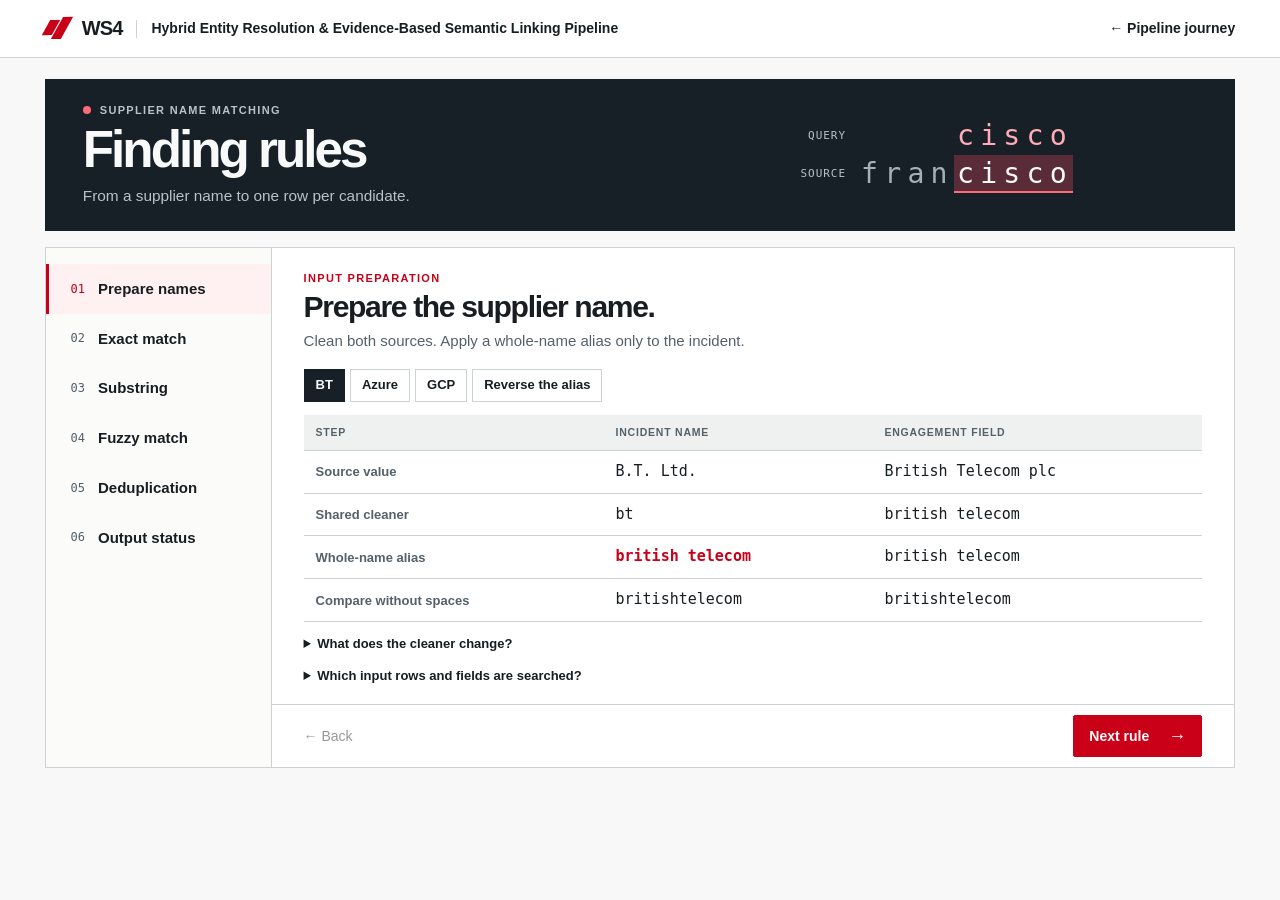
==== main_docs/finding-rules.html @ 6077dfec "Add an interactive guide to Finding rules" ====
<!doctype html>
<html lang="en">
<head>
  <meta charset="utf-8">
  <meta name="viewport" content="width=device-width, initial-scale=1">
  <meta name="theme-color" content="#192127">
  <title>Finding rules · WS4</title>
  <link rel="stylesheet" href="journey.css">
  <link rel="stylesheet" href="finding-guide.css">
  <link rel="stylesheet" href="finding-outcomes.css">
  <script src="finding-lab.js" defer></script>
  <script src="finding-outcomes.js" defer></script>
  <script src="finding-guide.js" defer></script>
</head>
<body class="guide">
  <header class="mast"><div class="mast-inner">
    <div class="brand"><span class="brand-sign" aria-hidden="true"></span><b>WS4</b><span class="mast-divider"></span><span>Hybrid Entity Resolution &amp; Evidence-Based Semantic Linking Pipeline</span></div>
    <a class="return-link" href="index.html">← Pipeline journey</a>
  </div></header>
  <main class="page">
    <header class="guide-hero">
      <div><p class="hero-kicker"><i aria-hidden="true"></i> Supplier name matching</p><h1>Finding rules</h1><p class="deck">From a supplier name to one row per candidate.</p></div>
      <div class="hero-specimen" aria-hidden="true">
        <span class="specimen-label">Query</span><span class="glyph-spacer"></span><b class="glyph-run query-glyphs">cisco</b>
        <span class="specimen-label">Source</span><b class="glyph-run dim-glyphs">fran</b><b class="glyph-run source-glyphs">cisco</b>
      </div>
    </header>
    <div class="guide-frame">
      <nav class="guide-menu" aria-label="Finding rules">
        <a href="#prepare"><span>01</span>Prepare names</a>
        <a href="#exact"><span>02</span>Exact match</a>
        <a href="#substring"><span>03</span>Substring</a>
        <a href="#fuzzy"><span>04</span>Fuzzy match</a>
        <a href="#dedup"><span>05</span>Deduplication</a>
        <a href="#status"><span>06</span>Output status</a>
      </nav>
      <div class="guide-body">
        <section class="guide-panel" aria-labelledby="guide-title">
          <header class="guide-heading"><p class="eyebrow" id="chapter-label"></p><h2 id="guide-title" tabindex="-1">Prepare the supplier name.</h2><p class="guide-summary" id="guide-summary"></p></header>
          <div id="prepare-body" hidden>
            <div class="choices" aria-label="Example supplier" role="group" id="prepare-choices"></div>
            <table class="records prep-table" aria-label="Incident and engagement names at each step">
              <thead><tr><th scope="col">Step</th><th scope="col">Incident name</th><th scope="col">Engagement field</th></tr></thead>
              <tbody id="prep-rows"></tbody>
            </table>
            <details class="field-note"><summary>What does the cleaner change?</summary>
              <p>Lowercase both sides. Delete periods, expand <b>&amp;</b> to <b>and</b>, and turn separators into spaces. Remove whole stop words and legal terms such as <b>and</b>, <b>solutions</b> and <b>ltd</b>. Digits and apostrophes stay.</p>
              <p>Apply one whole-name alias on the incident side. Remove spaces for the comparison; keep the original values in the CSV.</p>
            </details>
            <details class="field-note"><summary>Which input rows and fields are searched?</summary>
              <p><b>CLASSIFIED_INCIDENTS.csv</b> · Select the exact class SUPPLIER; skip a blank name or the whole value Unknown, ignoring case and surrounding spaces.</p>
              <p><b>ENG_ALL.csv</b> · Read the engagement ID and each available nonempty field in configured order. Examples here use THIRD_PARTY_NAME, then THIRD_PARTY_NORMALISED_NAME.</p>
            </details>
          </div>
          <div id="match-body" hidden>
            <div class="choices" aria-label="Comparison examples" role="group" id="match-choices"></div>
            <form id="compare-form" autocomplete="off">
              <div class="input-pair">
                <label>Incident supplier<input id="incident-input" maxlength="96" spellcheck="false"></label>
                <span class="pair-arrow" aria-hidden="true">→</span>
                <label>Engagement field<input id="reference-input" maxlength="96" spellcheck="false"></label>
              </div>
              <div class="rule-verdict">
                <div class="verdict-top">
                  <div><span class="small-label">Match result</span><strong id="verdict">Which rule will pass?</strong></div>
                  <button class="primary" type="submit" id="compare-button" aria-controls="comparison-detail" aria-expanded="false">Reveal match <span aria-hidden="true">→</span></button>
                </div>
                <div id="comparison-detail" hidden>
                  <div class="trace-line"><span>Search name</span><code id="trace-query"></code></div>
                  <div class="trace-line"><span>Reference</span><code id="trace-reference"></code></div>
                  <p id="explanation"></p>
                  <div id="score-line" hidden><div class="scale" aria-hidden="true"><i></i></div><div class="scale-labels"><span>0%</span><span>72% threshold</span><span>100%</span></div></div>
                </div>
              </div>
            </form>
            <details class="field-note" id="fuzzy-info" hidden><summary>How is similarity calculated?</summary><p>Count the fewest insertions, deletions and substitutions needed. Similarity = 1 − (edits ÷ longer name length). <b>Cisco → misco</b> gives 1 − 1/5 = 80%.</p></details>
          </div>
          <div id="outcomes-body" hidden></div>
          <details class="field-note output-info" id="pair-info" hidden><summary>Pair identity and order</summary><p>Use the incident ID and engagement ID as the pair. A missing or blank ID uses its source row position. Kept pairs stay in first-match order even if a later source row supplies the winning match.</p></details>
          <details class="field-note output-info" id="output-info" hidden><summary>Which columns does Finding add?</summary>
            <p>Keep the original incident and engagement columns. Append <code>standardised_supplier_name</code>, <code>matched_supplier_column</code>, <code>match_type</code>, <code>found_name_in_source</code> and <code>finding_status</code>.</p>
            <p>For an incident without a candidate, engagement and match fields stay empty. Keep the search name when available.</p>
          </details>
        </section>
        <footer class="guide-controls"><button id="prev-rule" type="button" class="back">← Back</button><button type="button" class="primary" id="next-rule">Next rule <span aria-hidden="true">→</span></button></footer>
      </div>
    </div>
    <div class="sr-only" aria-live="polite" id="guide-live"></div>
    <noscript>Enable JavaScript to explore the Finding rules.</noscript>
  </main>
</body>
</html>
---- main_docs/journey.css ----
/* Offline presentation · incident record, branching trail, engagement evidence. */
:root {
  color-scheme: light;
  --paper: #fff; --canvas: #f7f8f7; --ink: #171d21; --muted: #54616a;
  --line: #cdd3d5; --red: #c90018; --pale: #fff0f1; --green: #106047; --amber: #865100;
  --dark: #182027; --dark-edge: #354047; --hero-ink: #f8faf9; --hero-dim: #b9c2c6;
  --signal: #ff6978; --soft: #eef1f0; --ok-bg: #e9f5ef; --warn-bg: #fff2d9;
  --sans: "Inter", "Segoe UI", Arial, sans-serif; --mono: "IBM Plex Mono", Consolas, monospace;
}
* { box-sizing: border-box; }
body { margin: 0; color: var(--ink); background: var(--canvas); font: 16px/1.45 var(--sans); }
button, input { font: inherit; }
button { cursor: pointer; color: inherit; }
button:focus-visible, input:focus-visible { outline: 3px solid var(--red); outline-offset: 4px; }
button:disabled { cursor: default; }
[hidden] { display: none !important; }
h1, h2, p { margin: 0; }
.sr-only { position: absolute; width: 1px; height: 1px; padding: 0; margin: -1px; overflow: hidden; clip-path: inset(50%); white-space: nowrap; }
.mast { background: var(--paper); border-bottom: 1px solid var(--line); }
.mast-inner, .page { width: min(1420px, 93%); margin: auto; }
.mast-inner, .brand, .mast-tools, .control-left { display: flex; align-items: center; }
.mast-inner { height: 57px; justify-content: space-between; }
.brand { gap: 14px; font-size: 14px; font-weight: 550; }
.brand b { font-size: 20px; letter-spacing: -.045em; }
.brand-sign { width: 23px; height: 23px; position: relative; transform: rotate(-1deg); }
.brand-sign::before, .brand-sign::after { content: ""; position: absolute; background: var(--red); width: 10px; height: 22px; transform: skewX(-30deg); }
.brand-sign::before { left: 1px; top: 3px; height: 15px; }.brand-sign::after { left: 12px; }
.mast-divider { width: 1px; height: 18px; background: var(--line); }
.mast-tools { gap: 23px; }
.sample { color: var(--muted); font-size: 13px; }
.quiet, .close, .back { background: var(--paper); border: 1px solid var(--line); }
.quiet { padding: 6px 11px; border-radius: 3px; font-size: 13px; font-weight: 600; }
.quiet span { margin-right: 4px; }
.quiet:hover, .close:hover, .back:enabled:hover { background: var(--soft); }
.page { padding: 21px 0 30px; }
.hero { background: var(--dark); color: var(--hero-ink); display: grid; grid-template-columns: 64% 36%; position: relative; isolation: isolate; overflow: hidden; }
.incident-copy { align-self: center; padding: 26px 0 29px 34px; z-index: 1; }
.hero-kicker, .eyebrow, .small-label { font: 650 11px/1.3 var(--sans); text-transform: uppercase; letter-spacing: .12em; }
.hero-kicker { color: var(--hero-dim); display: flex; align-items: center; gap: 9px; margin-bottom: 13px; }
.hero-kicker i { width: 8px; height: 8px; border-radius: 50%; background: var(--signal); }
h1 { max-width: 23.7em; font-size: clamp(25px, 2.65vw, 40px); line-height: 1.14; font-weight: 550; letter-spacing: -.042em; text-wrap: balance; }
h1 span { transition: color .35s, box-shadow .35s; }
.hero.is-classified #cause, .hero.is-named #subject, .hero.is-comparing :is(#place,#device) { color: var(--hero-ink); box-shadow: inset 0 -.085em var(--signal); }
.hero-art { min-height: 162px; position: relative; }
.hero-art img { width: 100%; height: 100%; position: absolute; object-fit: contain; object-position: right center; }
.route { position: relative; display: grid; grid-template-columns: repeat(4, 1fr); margin-top: 18px; border: 1px solid var(--line); border-bottom: 0; background: var(--paper); }
.route::after { content: ""; position: absolute; left: 0; bottom: 0; width: 25%; height: 3px; background: var(--red); pointer-events: none; transform: translateX(calc(var(--step, 0) * 100%)); transition: transform .42s cubic-bezier(.22,.75,.21,1); }
.route button { display: flex; align-items: center; gap: 10px; position: relative; background: none; padding: 13px 19px; color: var(--muted); border: 0; border-bottom: 2px solid var(--line); font-size: 15px; font-weight: 600; }
.route button + button { border-left: 1px solid var(--line); }
.route button:hover { background: var(--canvas); color: var(--ink); }
.route button[aria-current] { border-bottom-color: var(--red); color: var(--ink); background: var(--pale); }
.route button:focus-visible { outline-offset: -4px; }
.stop-index { font: 12px var(--mono); color: var(--muted); }
.route [aria-current] .stop-index, .route .passed .stop-index { color: var(--red); }
.surface { background: var(--paper); border: 1px solid var(--line); border-top: 0; }
.scene { padding: 23px 30px 20px; }
.scene-head, .dialog-head { display: flex; align-items: center; justify-content: space-between; gap: 20px; }
.scene-head { margin-bottom: 19px; }
.eyebrow { color: var(--red); margin-bottom: 5px; }
h2 { font-size: clamp(27px, 2.35vw, 37px); line-height: 1.13; font-weight: 600; letter-spacing: -.045em; }
.output-name { font: 12px var(--mono); color: var(--muted); }
.finding-guide-access { display: grid; gap: 4px; text-align: right; }
.finding-guide-access a { color: var(--red); font-weight: 600; font-size: 13px; text-underline-offset: 3px; }
dialog .finding-guide-access { margin-top: 14px; text-align: left; }
.small-label { display: block; color: var(--muted); }
.class-grid { min-height: 207px; padding: 25px clamp(18px,3vw,56px); display: grid; grid-template-columns: 1.24fr .48fr .93fr .49fr 1fr; align-items: center; border: 1px solid var(--line); background-color: var(--canvas); background-image: radial-gradient(var(--line) .7px, transparent .85px); background-size: 12px 12px; }
.cause-box, .name-box { background: var(--paper); padding: 17px clamp(13px,1.4vw,23px); border: 1px solid var(--line); min-width: 0; }
.cause-box { border-left: 3px solid var(--ink); }
.cause-box strong, .name-box strong { display: block; margin-top: 5px; font-size: clamp(16px,1.6vw,25px); font-weight: 600; letter-spacing: -.04em; }
.fork { width: 100%; height: 140px; }
.wire { fill: none; stroke: var(--line); stroke-width: 2; vector-effect: non-scaling-stroke; }
.branches { height: 140px; display: flex; flex-direction: column; justify-content: space-between; padding-block: 5px; }
.class-node { display: flex; align-items: center; gap: 12px; padding: 0 13px; border: 1px solid var(--line); background: var(--paper); height: 46px; font: 600 14px var(--mono); }
.node-dot { width: 11px; height: 11px; border: 1.5px solid var(--muted); border-radius: 50%; }
.extract-line { align-self: center; transform: translateY(42px); width: 100%; border-top: 2px dashed var(--line); }
.name-box { transform: translateY(42px); border-style: dashed; }
.name-box strong { line-height: 1.1; }
.word-flight { position: fixed; top: 0; left: 0; z-index: 4; pointer-events: none; padding: 1px 6px 2px; font: 650 20px var(--sans); color: var(--paper); background: var(--red); }
.class-grid:not([data-phase="0"]) .branch-supplier { stroke: var(--red); stroke-dasharray: 200; animation: trace .6s ease-out both; }
.class-grid:not([data-phase="0"]) .supplier { border-color: var(--red); background: var(--pale); color: var(--red); }
.class-grid:not([data-phase="0"]) .supplier .node-dot { background: var(--red); border-color: var(--red); }
.class-grid:not([data-phase="0"]) .bank { color: var(--muted); }
.class-grid[data-phase="2"] .extract-line { border-top: 2px solid var(--red); animation: extend .35s ease-out both; transform-origin: left; }
.class-grid[data-phase="2"] .name-box { border: 1px solid var(--red); }
.class-grid[data-phase="2"] .name-box strong { animation: appear .3s ease-out both; }
.controls { border-top: 1px solid var(--line); display: flex; justify-content: space-between; align-items: center; padding: 13px 30px; min-height: 64px; }
.control-left { gap: 16px; }
.page-count { color: var(--muted); font: 12px var(--mono); }
.back { border: none; padding: 7px 8px 7px 0; font-size: 14px; }
.back span { margin-right: 4px; }
.back:disabled { opacity: .45; }
.primary { display: inline-flex; align-items: center; justify-content: space-between; gap: 19px; background: var(--red); color: var(--paper); border: 1px solid var(--red); border-radius: 2px; padding: 10px 15px; font-size: 14px; font-weight: 650; }
.primary:hover { filter: brightness(.9); }
.primary span:last-child { font-size: 18px; line-height: 1; }
.register-card { display: grid; grid-template-columns: auto minmax(0,1fr) auto; align-items: center; gap: 16px; min-height: 84px; margin-bottom: 12px; padding: 6px 19px; border: 1px solid var(--line); background: var(--canvas); }
.register-metadata strong { display: block; font-size: 28px; font-weight: 600; line-height: 1; letter-spacing: -.045em; margin-top: 4px; }
.register-metadata strong span { color: var(--red); }
.register-unit { font-size: 12px; color: var(--muted); }
.register-graphic { height: 78px; min-width: 0; }
.register-query { border-left: 1px solid var(--line); padding-left: 18px; }
.register-query strong { display: block; font-size: 21px; }
.records { width: 100%; border-collapse: collapse; font-size: 15px; text-align: left; }
.records thead { background: var(--soft); }
.records th, .records td { padding: 9px 12px; border-bottom: 1px solid var(--line); vertical-align: middle; }
.records thead th { color: var(--muted); text-transform: uppercase; letter-spacing: .075em; font-size: 10.5px; font-weight: 650; }
.records tbody th { font: 13px var(--mono); text-align: left; }
.supplier-text { font-weight: 600; }
mark { background: #ffe1e4; color: #95051b; padding: 0 1px; }
.match, .decision { font: 600 12px var(--mono); white-space: nowrap; }
.clue { color: var(--muted); font-size: 13px; }
.finding-records:not(.scanning) .found-row { animation: appear .4s ease-out both; animation-delay: var(--delay,0s); }
.finding-records:not(.scanning) .letter-clue { background: linear-gradient(90deg,var(--pale) 50%,transparent 50%) 100% center / 200% 100%; animation: letters .6s steps(5,end) .24s both; box-shadow: inset 0 -1px currentColor; }
.finding-records.scanning tbody { visibility: hidden; }
.prompt { font-size: 14px; color: var(--muted); margin: -7px 0 14px; }
.pick { display: flex; align-items: center; gap: 8px; cursor: pointer; }
.pick input { accent-color: var(--red); width: 17px; height: 17px; margin: 0; cursor: pointer; }
.unsealed .pick, .unsealed .pick input { cursor: default; }
.unsealed .pick:has(:checked) { color: var(--red); }
.link-records tbody tr { height: 48px; }
.link-records .scope { max-width: 340px; }
.link-records .guess-row:has(input:checked) { background: var(--pale); }
.decision { display: inline-block; padding: 4px 7px; }
.decision.linked { color: var(--green); background: var(--ok-bg); }
.decision.possible { color: var(--amber); background: var(--warn-bg); }
.decision.excluded { color: var(--muted); background: var(--soft); }
.sealed { width: 25%; text-align: left; }
.sealed-line { display: block; height: 1px; width: min(90%,170px); background: var(--line); }
.sealed:last-child .sealed-line { width: 65px; border-bottom: 1px dashed var(--line); background: none; }
.unsealed .scope, .unsealed .decision { animation: appear .4s ease-out both; animation-delay: var(--delay,0s); }
dialog { width: min(830px,90vw); border: 1px solid var(--line); padding: 27px; color: var(--ink); box-shadow: 0 20px 90px #09111838; max-height: 90vh; }
dialog::backdrop { background: #12191ec2; }
.close { width: 35px; height: 35px; font-size: 22px; line-height: 1; }
.note { color: var(--muted); font-size: 14px; margin: 12px 0; }
.footnote { margin-bottom: 0; }
.rule-table th, .rule-table td { padding: 10px; }
.rule-table td:nth-child(2), .rule-table td:last-child { white-space: nowrap; }
@keyframes trace { from { stroke-dashoffset: 200; } to { stroke-dashoffset: 0; } }
@keyframes letters { to { background-position: 0 center; } }
@keyframes extend { from { transform: translateY(42px) scaleX(0); } to { transform: translateY(42px) scaleX(1); } }
@keyframes appear { from { opacity: 0; transform: translateY(4px); } to { opacity: 1; transform: translateY(0); } }
@media (max-height: 820px) {
  .page { padding-top: 14px; }.mast-inner { height: 49px; }.hero-art { min-height: 136px; }
  .incident-copy { padding-block: 20px; }.route { margin-top: 13px; }.route button { padding-block: 10px; }
  .scene { padding-block: 17px; }.scene-head { margin-bottom: 13px; }.controls { padding-block: 10px; min-height: 55px; }
  .register-card { min-height: 66px; }.register-graphic { height: 61px; }.records th, .records td { padding-block: 7px; }
}
@media (max-width: 1100px) {
  .mast-inner, .page { width: 95%; }.scene, .controls { padding-inline: 20px; }
  .class-grid { padding-inline: 16px; }.output-name { font-size: 11px; }.link-records .scope { max-width: 285px; }
}
@media (prefers-reduced-motion: reduce) {
  *, *::before, *::after { animation-duration: .001ms !important; animation-delay: 0s !important; transition-duration: .001ms !important; }
}
---- main_docs/finding-guide.css ----
/* Offline field guide · red and charcoal · rule index with live comparisons. */
.guide { --guide-cream: #fbfcfa; --hero-rule: #6f434c; }
.guide .page { max-width: 1390px; }
.guide-hero { background: var(--dark); color: var(--hero-ink); padding: 24px 38px; display: grid; grid-template-columns: 1.1fr 1fr; align-items: center; gap: 20px; }
.guide-hero .hero-kicker { margin: 0 0 6px; }
.guide-hero h1 { font-size: clamp(39px,4vw,64px); line-height: 1.06; font-weight: 620; letter-spacing: -.058em; }
.deck { margin-top: 7px; color: var(--hero-dim); font-size: clamp(15px,1.2vw,18px); }
.hero-specimen { display: grid; grid-template-columns: auto auto auto; align-items: center; justify-content: end; justify-self: center; color: var(--hero-ink); }
.specimen-label { text-align: right; margin-right: 15px; color: var(--hero-dim); font: 11px/1.3 var(--mono); text-transform: uppercase; letter-spacing: .09em; }
.glyph-run { font: 520 clamp(20px,2.2vw,35px)/1.34 var(--mono); letter-spacing: .22em; }
.dim-glyphs { color: #a4afb6; }
.query-glyphs { color: #ffacb6; }
.source-glyphs { color: var(--hero-ink); background: #592c38; box-shadow: inset 0 -2px var(--signal); }
.query-glyphs, .source-glyphs { padding-left: .12em; }
.return-link { color: var(--ink); font-weight: 650; text-decoration: none; font-size: 14px; }
.return-link:hover { color: var(--red); text-decoration: underline; }
.guide-frame { display: grid; grid-template-columns: minmax(178px,19%) minmax(0,1fr); margin-top: 16px; background: var(--paper); border: 1px solid var(--line); }
.guide-menu { border-right: 1px solid var(--line); background: var(--guide-cream); padding: 16px 0; }
.guide-menu a { display: flex; align-items: center; gap: 13px; padding: 14px clamp(13px,1.7vw,25px); font-weight: 600; color: var(--ink); font-size: 15px; text-decoration: none; border-left: 3px solid transparent; }
.guide-menu a span { color: var(--muted); font: 12px var(--mono); }
.guide-menu a:hover { background: var(--soft); }
.guide-menu a[aria-current] { background: var(--pale); border-left-color: var(--red); }
.guide-menu a[aria-current] span { color: var(--red); }
.guide a:focus-visible, .guide summary:focus-visible { outline: 3px solid var(--red); outline-offset: -2px; }
.guide-body { display: flex; flex-direction: column; min-width: 0; }
.guide-panel { padding: 23px clamp(20px,2.5vw,40px) 18px; min-height: 365px; flex: 1; }
.guide-heading { margin-bottom: 17px; }
.guide-summary { margin-top: 6px; color: var(--muted); font-size: 15px; }
.guide-heading h2:focus { outline: none; }
.guide-controls { display: flex; justify-content: space-between; align-items: center; border-top: 1px solid var(--line); padding: 10px clamp(20px,2.5vw,40px); }
.choices { display: flex; gap: 5px; flex-wrap: wrap; margin: 0 0 13px; }
.choices button { color: var(--ink); background: var(--paper); border: 1px solid var(--line); font-size: 13px; font-weight: 550; padding: 6px 11px; }
.choices button:hover { background: var(--soft); }
.choices button[aria-pressed="true"] { color: var(--hero-ink); background: var(--dark); border-color: var(--dark); }
.guide .prep-table th, .guide .prep-table td { padding-block: 10px; }
.guide .prep-table tbody th { color: var(--muted); font-family: var(--sans); font-weight: 550; }
.prep-table td { font-family: var(--mono); }
.prep-table .changed { color: var(--red); font-weight: 650; }
.field-note { margin-top: 13px; font-size: 13px; color: var(--muted); }
.field-note summary { cursor: pointer; font-weight: 600; color: var(--ink); }
.field-note p { margin-top: 5px; }
.input-pair { display: grid; grid-template-columns: minmax(0,1fr) 25px minmax(0,1fr); align-items: end; gap: 8px; }
.input-pair label { display: grid; gap: 5px; font-size: 13px; font-weight: 650; color: var(--muted); }
.input-pair input { min-width: 0; width: 100%; border: 1px solid #94a0a6; border-radius: 0; padding: 8px 12px; color: var(--ink); background: var(--paper); font: 17px/1.3 var(--mono); }
.pair-arrow { align-self: end; text-align: center; padding-bottom: 8px; color: var(--red); }
.rule-verdict { margin-top: 14px; border: 1px solid var(--line); border-left: 3px solid var(--red); background: var(--guide-cream); padding: 14px 17px; }
.verdict-top { display: flex; justify-content: space-between; align-items: center; gap: 10px; }
#verdict { display: block; margin-top: 3px; font-size: 18px; font-weight: 600; }
#verdict[data-revealed] { font: 650 21px var(--mono); }
#comparison-detail { border-top: 1px solid var(--line); margin-top: 10px; padding-top: 8px; }
.trace-line { display: grid; grid-template-columns: 100px minmax(0,1fr); align-items: baseline; gap: 12px; }
.trace-line > span { font-size: 12px; color: var(--muted); }
.trace-line code { font: 15px/1.45 var(--mono); overflow-wrap: anywhere; white-space: pre-wrap; }
.edit-window { border-bottom: 1px solid var(--line); }
.edit-window mark { padding: 0; font-weight: 700; }
#explanation { margin-top: 6px; font-size: 14px; }
#score-line { margin-top: 12px; max-width: 490px; }
.scale { position: relative; height: 5px; background: var(--line); }
.scale i { display: block; height: 100%; width: var(--score); background: var(--red); transform-origin: left; animation: measure .5s ease-out; }
.scale::after { content: ""; height: 11px; border-left: 2px solid var(--ink); position: absolute; left: 72%; top: -3px; }
.scale-labels { display: flex; justify-content: space-between; margin-top: 5px; position: relative; font: 10px var(--mono); color: var(--muted); }
.scale-labels span:nth-child(2) { position: absolute; left: 72%; transform: translateX(-50%); }
@keyframes measure { from { transform: scaleX(0); } to { transform: scaleX(1); } }
@media (max-height: 820px) {
  .guide-hero { padding-block: 17px; }.guide-panel { padding-block: 16px 13px; }
  .guide-heading { margin-bottom: 12px; }.guide-controls { padding-block: 8px; }
}
@media (max-width: 1100px) {
  .guide-hero { padding-inline: 23px; }.guide-frame { grid-template-columns: 163px minmax(0,1fr); }
  .guide-panel, .guide-controls { padding-inline: 17px; }.guide-menu a { gap: 9px; }
}
---- main_docs/finding-outcomes.css ----
.fo-demo { color: var(--ink); }
.fo-bar, .fo-file, .fo-result, .fo-trace { display: flex; align-items: center; }
.fo-bar { justify-content: space-between; gap: 16px; margin-bottom: 15px; flex-wrap: wrap; }
.fo-options { display: inline-flex; align-items: stretch; border: 1px solid var(--line); padding: 3px; gap: 3px; background: var(--paper); }
.fo-options button { padding: 6px 13px; background: var(--paper); color: var(--muted); border: 0; font-family: inherit; font-size: 13px; font-weight: 600; line-height: 1.35; cursor: pointer; }
.fo-options button:hover { background: var(--pale); color: var(--ink); }
.fo-options button[aria-pressed="true"] { background: var(--ink); color: var(--paper); }
.fo-demo button:focus-visible { outline: 2px solid var(--red); outline-offset: 2px; }
.fo-context, .fo-note, .fo-reason { color: var(--muted); font-size: 13px; }
.fo-context b, .fo-note b { color: var(--ink); font-weight: 600; }
.fo-table { width: 100%; border-collapse: collapse; text-align: left; }
.fo-table th, .fo-table td { padding: 8px 10px; border-bottom: 1px solid var(--line); }
.fo-table thead th { color: var(--muted); background: #f2f4f3; font: 600 11px/1.5 var(--mono); }
.fo-table tbody th, .fo-id, .fo-snapshot td { font: 500 13px/1.4 var(--mono); }
.fo-rank-table .fo-choice-cell { padding: 4px; }
.fo-choice { display: flex; align-items: center; justify-content: space-between; width: 100%; column-gap: 8px; padding: 8px 10px; border: 1px dashed var(--line); background: var(--paper); color: var(--ink); text-align: left; cursor: pointer; }
.fo-choice b { font-size: 15px; font-weight: 600; }
.fo-choice span { font: 11px/1.5 var(--mono); color: var(--muted); }
.fo-choice:hover, .fo-choice.fo-picked { border-color: var(--ink); }
.fo-choice.fo-kept { border: 1px solid var(--red); border-left: 3px solid var(--red); padding-left: 8px; background: var(--pale); }
.fo-choice.fo-kept span { color: var(--red); }
.fo-result { gap: 13px; margin-top: 12px; min-height: 50px; border-left: 3px solid var(--red); background: var(--pale); padding: 7px 12px; font-size: 14px; }
.fo-result-label, .fo-status { color: var(--red); font: 650 12px/1.4 var(--mono); }
.fo-result-label { min-width: 10ch; }
.fo-result b { font: 600 12px/1.4 var(--mono); }
.fo-result small { display: block; color: var(--muted); font-size: 12px; }
.fo-note { margin: 10px 0 0; }
.fo-trace { min-height: 68px; flex-wrap: wrap; gap: 15px; background: var(--pale); border-left: 3px solid var(--red); padding: 10px 15px; }
.fo-trace small { display: block; color: var(--muted); font: 600 10px/1.4 var(--mono); text-transform: uppercase; letter-spacing: .045em; }
.fo-trace b, .fo-trace i { font: 600 15px/1.4 var(--mono); }
.fo-trace i { color: var(--muted); font-weight: 400; }
.fo-arrow { color: var(--muted); }
.fo-reason { margin-left: auto; }
.fo-file { justify-content: space-between; gap: 8px; margin: 14px 0 6px; color: var(--muted); }
.fo-file code { font: 12px/1.5 var(--mono); }
.fo-file b { font-size: 12px; font-weight: 600; }
.fo-snapshot { table-layout: auto; }
.fo-blank { background: repeating-linear-gradient(135deg, transparent 0 6px, #f4f5f5 6px 7px); }
@media (max-width: 1100px) {
  .fo-table th, .fo-table td { padding-inline: 6px; }
  .fo-trace { gap: 10px; }
  .fo-choice { padding-inline: 7px; }
}
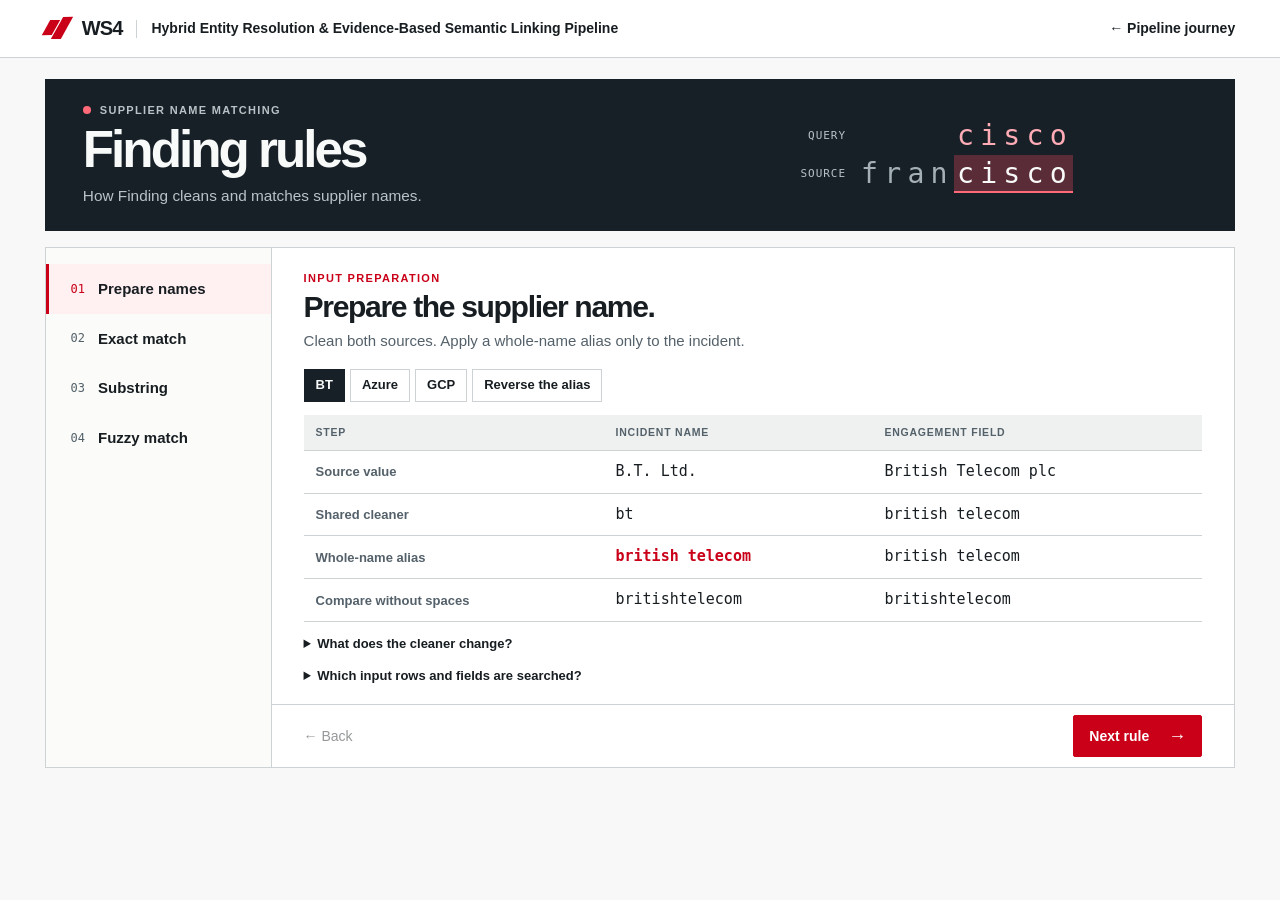
==== commit 7ad5d781: "Add an interactive Cisco pipeline map and simplify the Finding guide" ====
--- a/main_docs/finding-rules.html
+++ b/main_docs/finding-rules.html
@@ -7,9 +7,7 @@
   <title>Finding rules · WS4</title>
   <link rel="stylesheet" href="journey.css">
   <link rel="stylesheet" href="finding-guide.css">
-  <link rel="stylesheet" href="finding-outcomes.css">
   <script src="finding-lab.js" defer></script>
-  <script src="finding-outcomes.js" defer></script>
   <script src="finding-guide.js" defer></script>
 </head>
 <body class="guide">
@@ -19,7 +17,7 @@
   </div></header>
   <main class="page">
     <header class="guide-hero">
-      <div><p class="hero-kicker"><i aria-hidden="true"></i> Supplier name matching</p><h1>Finding rules</h1><p class="deck">From a supplier name to one row per candidate.</p></div>
+      <div><p class="hero-kicker"><i aria-hidden="true"></i> Supplier name matching</p><h1>Finding rules</h1><p class="deck">How Finding cleans and matches supplier names.</p></div>
       <div class="hero-specimen" aria-hidden="true">
         <span class="specimen-label">Query</span><span class="glyph-spacer"></span><b class="glyph-run query-glyphs">cisco</b>
         <span class="specimen-label">Source</span><b class="glyph-run dim-glyphs">fran</b><b class="glyph-run source-glyphs">cisco</b>
@@ -31,8 +29,6 @@
         <a href="#exact"><span>02</span>Exact match</a>
         <a href="#substring"><span>03</span>Substring</a>
         <a href="#fuzzy"><span>04</span>Fuzzy match</a>
-        <a href="#dedup"><span>05</span>Deduplication</a>
-        <a href="#status"><span>06</span>Output status</a>
       </nav>
       <div class="guide-body">
         <section class="guide-panel" aria-labelledby="guide-title">
@@ -75,12 +71,6 @@
             </form>
             <details class="field-note" id="fuzzy-info" hidden><summary>How is similarity calculated?</summary><p>Count the fewest insertions, deletions and substitutions needed. Similarity = 1 − (edits ÷ longer name length). <b>Cisco → misco</b> gives 1 − 1/5 = 80%.</p></details>
           </div>
-          <div id="outcomes-body" hidden></div>
-          <details class="field-note output-info" id="pair-info" hidden><summary>Pair identity and order</summary><p>Use the incident ID and engagement ID as the pair. A missing or blank ID uses its source row position. Kept pairs stay in first-match order even if a later source row supplies the winning match.</p></details>
-          <details class="field-note output-info" id="output-info" hidden><summary>Which columns does Finding add?</summary>
-            <p>Keep the original incident and engagement columns. Append <code>standardised_supplier_name</code>, <code>matched_supplier_column</code>, <code>match_type</code>, <code>found_name_in_source</code> and <code>finding_status</code>.</p>
-            <p>For an incident without a candidate, engagement and match fields stay empty. Keep the search name when available.</p>
-          </details>
         </section>
         <footer class="guide-controls"><button id="prev-rule" type="button" class="back">← Back</button><button type="button" class="primary" id="next-rule">Next rule <span aria-hidden="true">→</span></button></footer>
       </div>
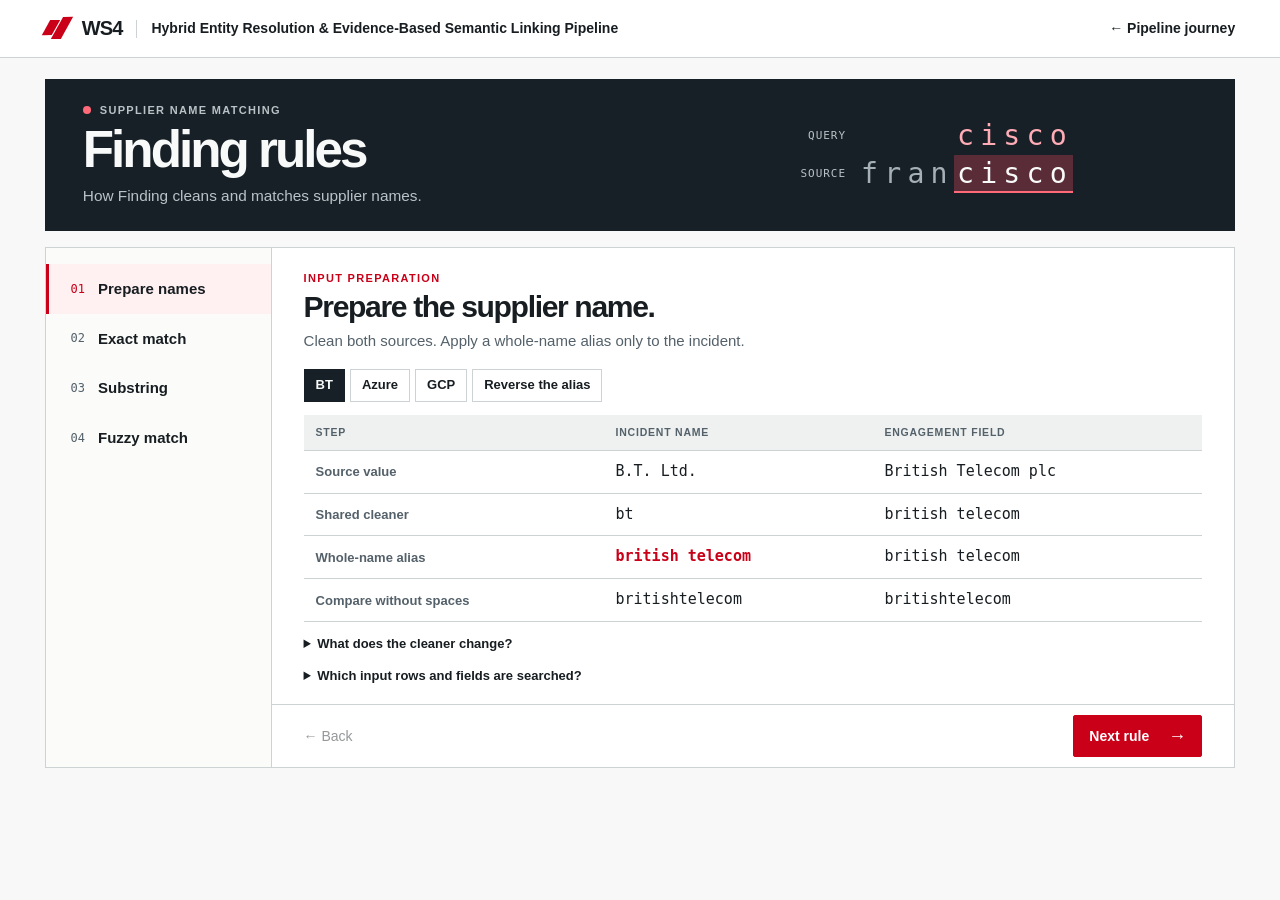
==== commit 8f59221b: "Lower Finding fuzzy similarity threshold to 50% and align the demo" ====
--- a/main_docs/finding-rules.html
+++ b/main_docs/finding-rules.html
@@ -65,7 +65,7 @@
                   <div class="trace-line"><span>Search name</span><code id="trace-query"></code></div>
                   <div class="trace-line"><span>Reference</span><code id="trace-reference"></code></div>
                   <p id="explanation"></p>
-                  <div id="score-line" hidden><div class="scale" aria-hidden="true"><i></i></div><div class="scale-labels"><span>0%</span><span>72% threshold</span><span>100%</span></div></div>
+                  <div id="score-line" hidden><div class="scale" aria-hidden="true"><i></i></div><div class="scale-labels"><span>0%</span><span id="threshold-label"></span><span>100%</span></div></div>
                 </div>
               </div>
             </form>
--- a/main_docs/finding-guide.css
+++ b/main_docs/finding-guide.css
@@ -57,9 +57,9 @@
 #score-line { margin-top: 12px; max-width: 490px; }
 .scale { position: relative; height: 5px; background: var(--line); }
 .scale i { display: block; height: 100%; width: var(--score); background: var(--red); transform-origin: left; animation: measure .5s ease-out; }
-.scale::after { content: ""; height: 11px; border-left: 2px solid var(--ink); position: absolute; left: 72%; top: -3px; }
+.scale::after { content: ""; height: 11px; border-left: 2px solid var(--ink); position: absolute; left: var(--threshold); top: -3px; }
 .scale-labels { display: flex; justify-content: space-between; margin-top: 5px; position: relative; font: 10px var(--mono); color: var(--muted); }
-.scale-labels span:nth-child(2) { position: absolute; left: 72%; transform: translateX(-50%); }
+.scale-labels span:nth-child(2) { position: absolute; left: var(--threshold); transform: translateX(-50%); }
 @keyframes measure { from { transform: scaleX(0); } to { transform: scaleX(1); } }
 @media (max-height: 820px) {
   .guide-hero { padding-block: 17px; }.guide-panel { padding-block: 16px 13px; }
